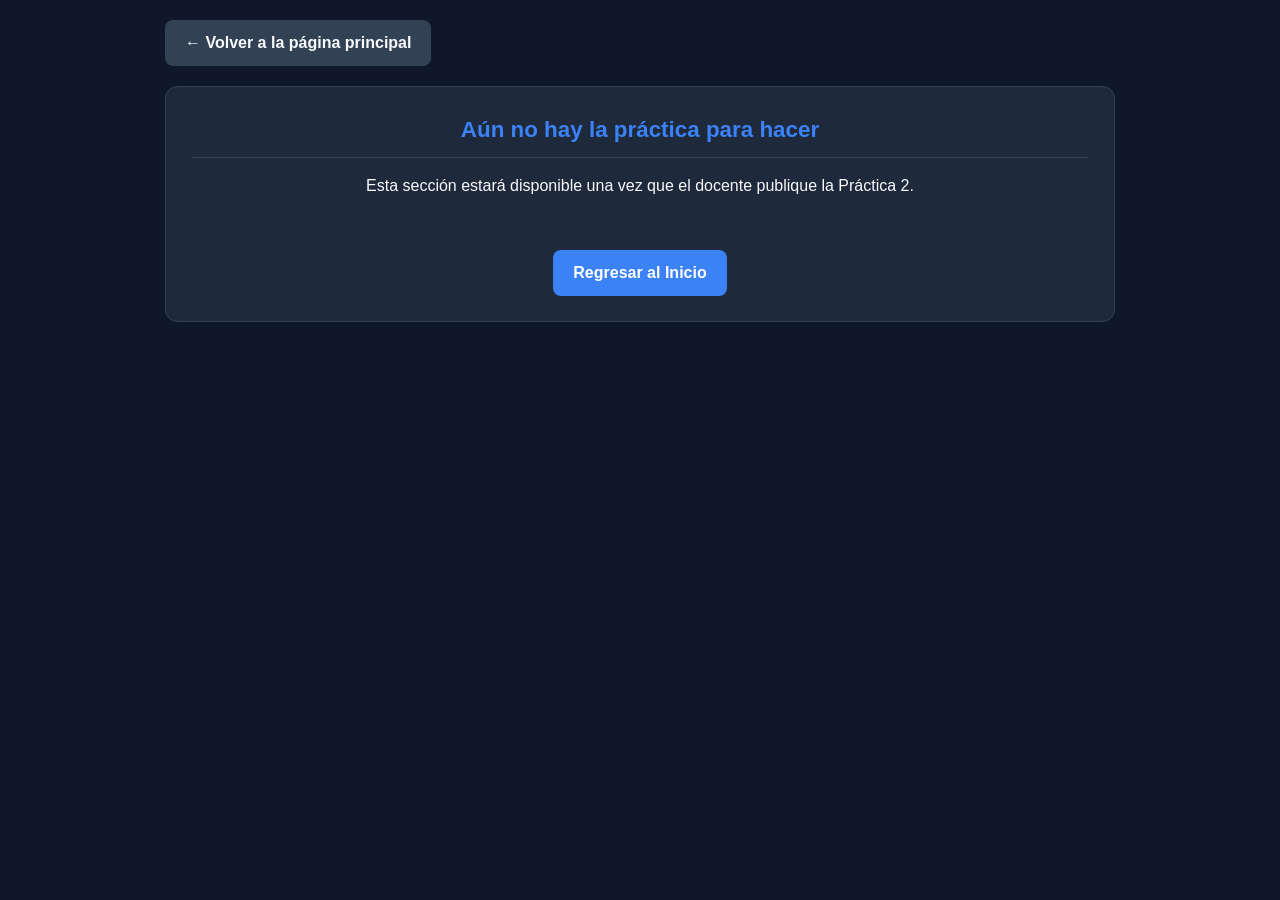
==== practica2.html @ 955d0612 "Add files via upload" ====
<!DOCTYPE html>
<html lang="es">
<head>
  <meta charset="UTF-8">
  <meta name="viewport" content="width=device-width, initial-scale=1.0">
  <title>Práctica 2 - Programación II</title>
  <link rel="stylesheet" href="estilos/style.css">
</head>
<body>
  <div class="container">
    <div style="margin-bottom: 20px;">
      <a href="index.html" class="btn btn-secondary">← Volver a la página principal</a>
    </div>

    <main class="problem-card empty-state">
      <h2>Aún no hay la práctica para hacer</h2>
      <p>Esta sección estará disponible una vez que el docente publique la Práctica 2.</p>
      <br>
      <img src="https://i.pinimg.com/originals/a9/fb/d4/a9fbd437bf2255bf60b6bff1fabf4bed.gif" alt="">
      <br>
      <a href="index.html" class="btn">Regresar al Inicio</a>
      
    </main>
  </div>
</body>
</html>
---- estilos/style.css ----
/* --- Variables de Colores --- */
:root {
  --bg-color: #0f172a;       /* Slate 900 */
  --card-bg: #1e293b;        /* Slate 800 */
  --border-color: #334155;   /* Slate 700 */
  --text-primary: #f8fafc;   /* Slate 50 */
  --text-secondary: #94a3b8; /* Slate 400 */
  --accent-blue: #3b82f6;    /* Blue 500 */
  --accent-hover: #2563eb;   /* Blue 600 */
  --accent-green: #10b981;   /* Emerald 500 */
  --code-bg: #090d16;        /* Slate 950 */
}

* {
  box-sizing: border-box;
  margin: 0;
  padding: 0;
  font-family: 'Segoe UI', Tahoma, Geneva, Verdana, sans-serif;
}

body {
  background-color: var(--bg-color);
  color: var(--text-primary);
  line-height: 1.6;
  padding: 20px;
}

.container {
  max-width: 950px;
  margin: 0 auto;
}

/* --- Encabezado Principal --- */
header {
  background-color: var(--card-bg);
  border: 1px solid var(--border-color);
  border-radius: 12px;
  padding: 25px;
  margin-bottom: 25px;
  box-shadow: 0 4px 6px -1px rgba(0, 0, 0, 0.3);
}

header h1 {
  color: var(--accent-blue);
  margin-bottom: 8px;
}

header p {
  color: var(--text-secondary);
}

.info-badge {
  display: inline-block;
  background-color: rgba(59, 130, 246, 0.15);
  color: var(--accent-blue);
  padding: 4px 12px;
  border-radius: 20px;
  font-size: 0.9em;
  font-weight: 600;
  margin-top: 10px;
}

/* --- Botones --- */
.btn {
  display: inline-block;
  background-color: var(--accent-blue);
  color: #ffffff;
  padding: 10px 20px;
  border-radius: 8px;
  text-decoration: none;
  font-weight: 600;
  transition: background-color 0.2s ease, transform 0.1s ease;
  border: none;
  cursor: pointer;
}

.btn:hover {
  background-color: var(--accent-hover);
  transform: translateY(-2px);
}

.btn-secondary {
  background-color: var(--border-color);
  color: var(--text-primary);
}

.btn-secondary:hover {
  background-color: #475569;
}

.btn-disabled {
  background-color: #334155;
  color: #64748b;
  cursor: not-allowed;
}

.btn-disabled:hover {
  transform: none;
  background-color: #334155;
}

/* --- Tarjetas (Cards) --- */
.card-grid {
  display: grid;
  grid-template-columns: repeat(auto-fit, minmax(280px, 1fr));
  gap: 20px;
}

.card {
  background-color: var(--card-bg);
  border: 1px solid var(--border-color);
  border-radius: 12px;
  padding: 20px;
  display: flex;
  flex-direction: column;
  justify-content: space-between;
}

.card h3 {
  margin-bottom: 10px;
  color: var(--text-primary);
}

.card p {
  color: var(--text-secondary);
  font-size: 0.95em;
  margin-bottom: 15px;
}

/* --- Secciones de Problemas/Código --- */
.problem-card {
  background-color: var(--card-bg);
  border: 1px solid var(--border-color);
  border-radius: 12px;
  padding: 25px;
  margin-bottom: 25px;
}

.problem-card h2 {
  color: var(--accent-blue);
  border-bottom: 1px solid var(--border-color);
  padding-bottom: 10px;
  margin-bottom: 15px;
}

pre {
  background-color: var(--code-bg);
  border: 1px solid var(--border-color);
  border-radius: 8px;
  padding: 15px;
  overflow-x: auto;
  font-family: 'Consolas', 'Courier New', monospace;
  font-size: 0.9em;
  color: #e2e8f0;
  margin-top: 10px;
}

.empty-state {
  text-align: center;
  padding: 50px 20px;
}

.empty-state h2 {
  color: var(--text-secondary);
  margin-bottom: 15px;
}

/* --- Variables de Colores --- */
:root {
  --bg-color: #0f172a;       /* Slate 900 */
  --card-bg: #1e293b;        /* Slate 800 */
  --border-color: #334155;   /* Slate 700 */
  --text-primary: #f8fafc;   /* Slate 50 */
  --text-secondary: #94a3b8; /* Slate 400 */
  --accent-blue: #3b82f6;    /* Blue 500 */
  --accent-hover: #2563eb;   /* Blue 600 */
  --accent-purple: #8b5cf6;  /* Purple 500 */
  --accent-green: #10b981;   /* Emerald 500 */
  --code-bg: #090d16;        /* Slate 950 */
}

* {
  box-sizing: border-box;
  margin: 0;
  padding: 0;
  font-family: 'Segoe UI', Tahoma, Geneva, Verdana, sans-serif;
}

body {
  background-color: var(--bg-color);
  color: var(--text-primary);
  line-height: 1.6;
  padding: 20px 15px;
}

.container {
  max-width: 950px;
  margin: 0 auto;
  width: 100%;
}

/* --- Encabezado Principal --- */
header {
  background-color: var(--card-bg);
  border: 1px solid var(--border-color);
  border-radius: 12px;
  padding: 25px;
  margin-bottom: 25px;
  box-shadow: 0 4px 6px -1px rgba(0, 0, 0, 0.3);
}

header h1 {
  color: var(--accent-blue);
  margin-bottom: 8px;
  font-size: 1.8rem;
}

header p {
  color: var(--text-secondary);
  word-break: break-word;
}

.info-badge {
  display: inline-block;
  background-color: rgba(59, 130, 246, 0.15);
  color: var(--accent-blue);
  padding: 4px 12px;
  border-radius: 20px;
  font-size: 0.85em;
  font-weight: 600;
  margin-top: 10px;
}

/* --- Badges para Paradigmas de Programación --- */
.badge-poo {
  display: inline-block;
  background-color: rgba(139, 92, 246, 0.2);
  color: var(--accent-purple);
  border: 1px solid var(--accent-purple);
  padding: 3px 10px;
  border-radius: 6px;
  font-size: 0.8em;
  font-weight: bold;
  margin-bottom: 10px;
}

.badge-modular {
  display: inline-block;
  background-color: rgba(16, 185, 129, 0.2);
  color: var(--accent-green);
  border: 1px solid var(--accent-green);
  padding: 3px 10px;
  border-radius: 6px;
  font-size: 0.8em;
  font-weight: bold;
  margin-bottom: 10px;
}

/* --- Botones --- */
.btn {
  display: inline-block;
  background-color: var(--accent-blue);
  color: #ffffff;
  padding: 10px 20px;
  border-radius: 8px;
  text-decoration: none;
  font-weight: 600;
  transition: background-color 0.2s ease, transform 0.1s ease;
  border: none;
  cursor: pointer;
  text-align: center;
}

.btn:hover {
  background-color: var(--accent-hover);
  transform: translateY(-2px);
}

.btn-secondary {
  background-color: var(--border-color);
  color: var(--text-primary);
}

.btn-secondary:hover {
  background-color: #475569;
}

/* --- Secciones de Problemas y Bloques de Código --- */
.problem-card {
  background-color: var(--card-bg);
  border: 1px solid var(--border-color);
  border-radius: 12px;
  padding: 25px;
  margin-bottom: 25px;
}

.problem-card h2 {
  color: var(--accent-blue);
  border-bottom: 1px solid var(--border-color);
  padding-bottom: 10px;
  margin-bottom: 15px;
  font-size: 1.4rem;
}

.sub-section {
  background-color: rgba(15, 23, 42, 0.5);
  border: 1px solid var(--border-color);
  border-radius: 8px;
  padding: 15px;
  margin-top: 15px;
  margin-bottom: 15px;
}

.sub-section h3 {
  margin-bottom: 8px;
  font-size: 1.1rem;
}

pre {
  background-color: var(--code-bg);
  border: 1px solid var(--border-color);
  border-radius: 8px;
  padding: 15px;
  overflow-x: auto;
  font-family: 'Consolas', 'Courier New', monospace;
  font-size: 0.85rem;
  color: #e2e8f0;
  margin-top: 10px;
  margin-bottom: 10px;
  white-space: pre;
}

ul {
  padding-left: 20px;
}

ul li {
  margin-bottom: 8px;
}

/* --- Adaptabilidad Responsiva (Móviles y Tablets) --- */
@media (max-width: 768px) {
  body {
    padding: 10px 8px;
  }

  header, .problem-card {
    padding: 15px;
    border-radius: 8px;
  }

  header h1 {
    font-size: 1.4rem;
  }

  .problem-card h2 {
    font-size: 1.2rem;
  }

  pre {
    padding: 10px;
    font-size: 0.78rem;
  }

  .btn {
    width: 100%;
    box-sizing: border-box;
  }
}
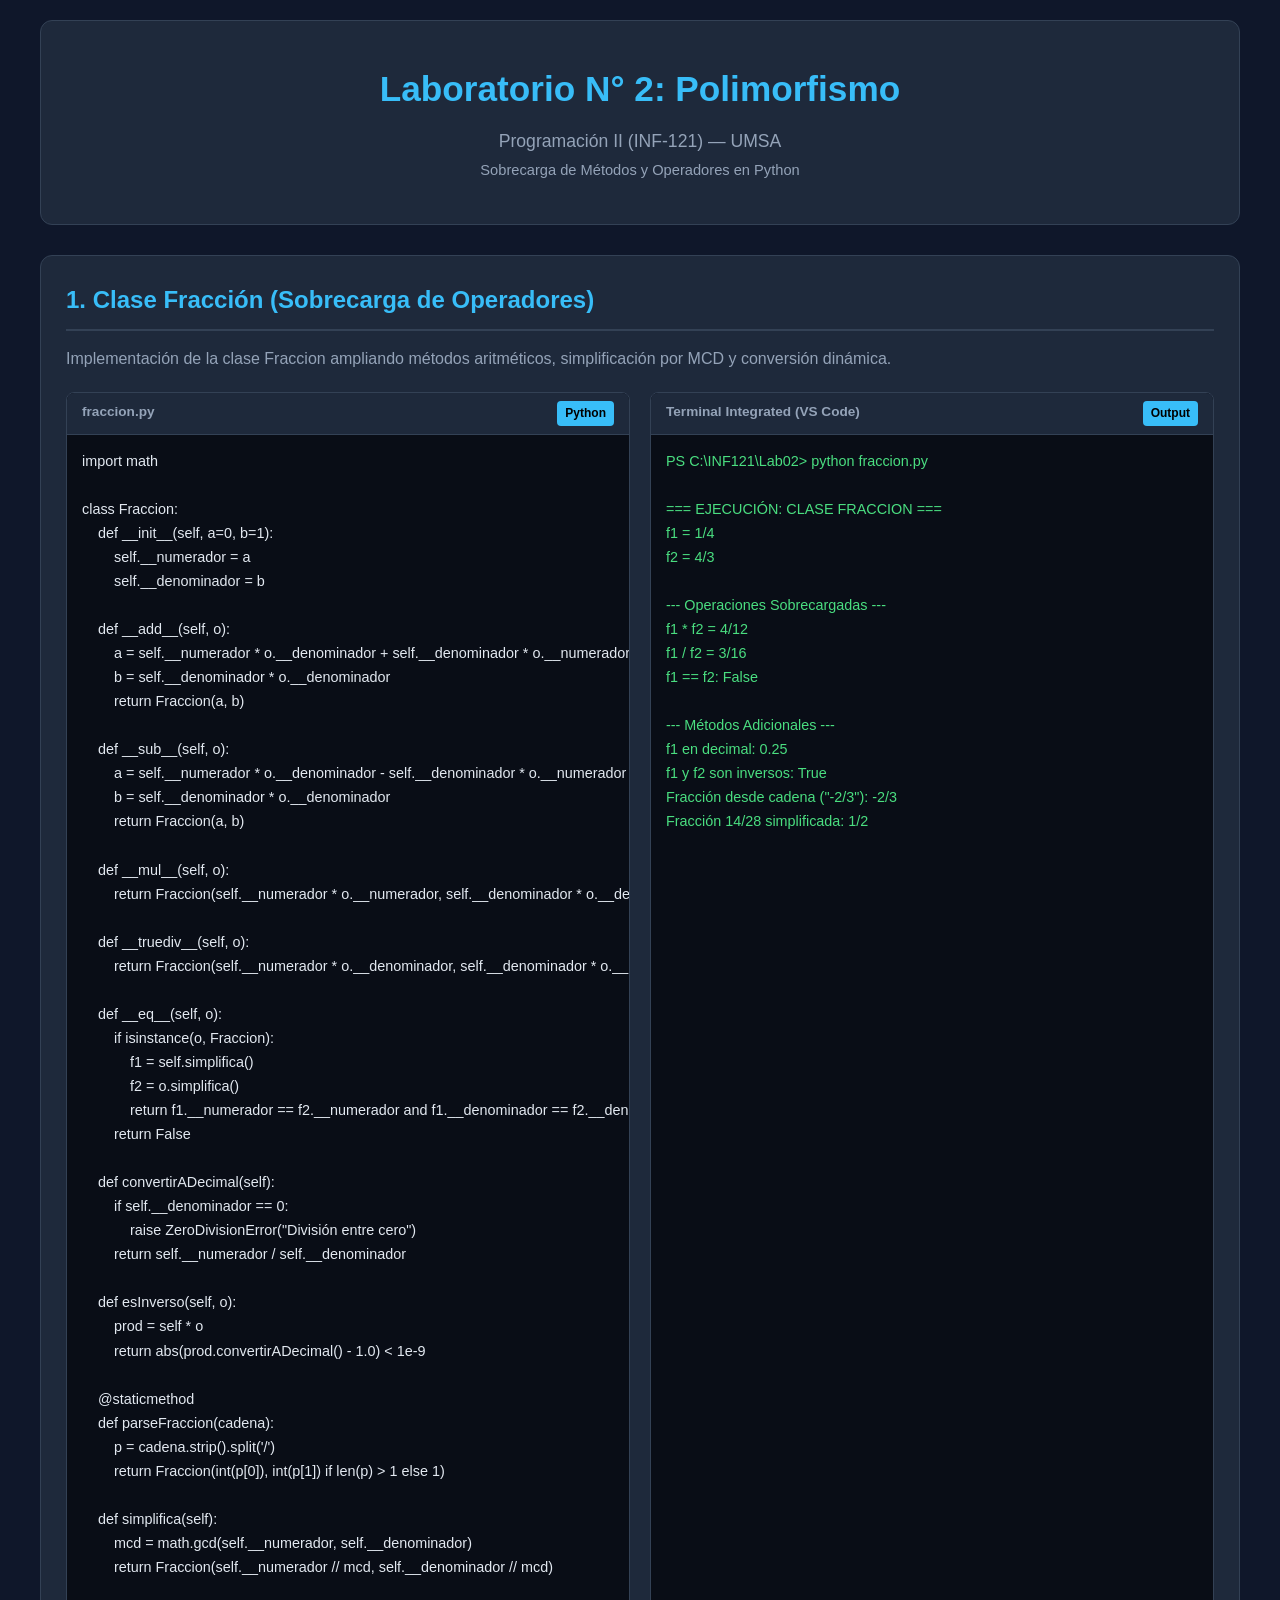
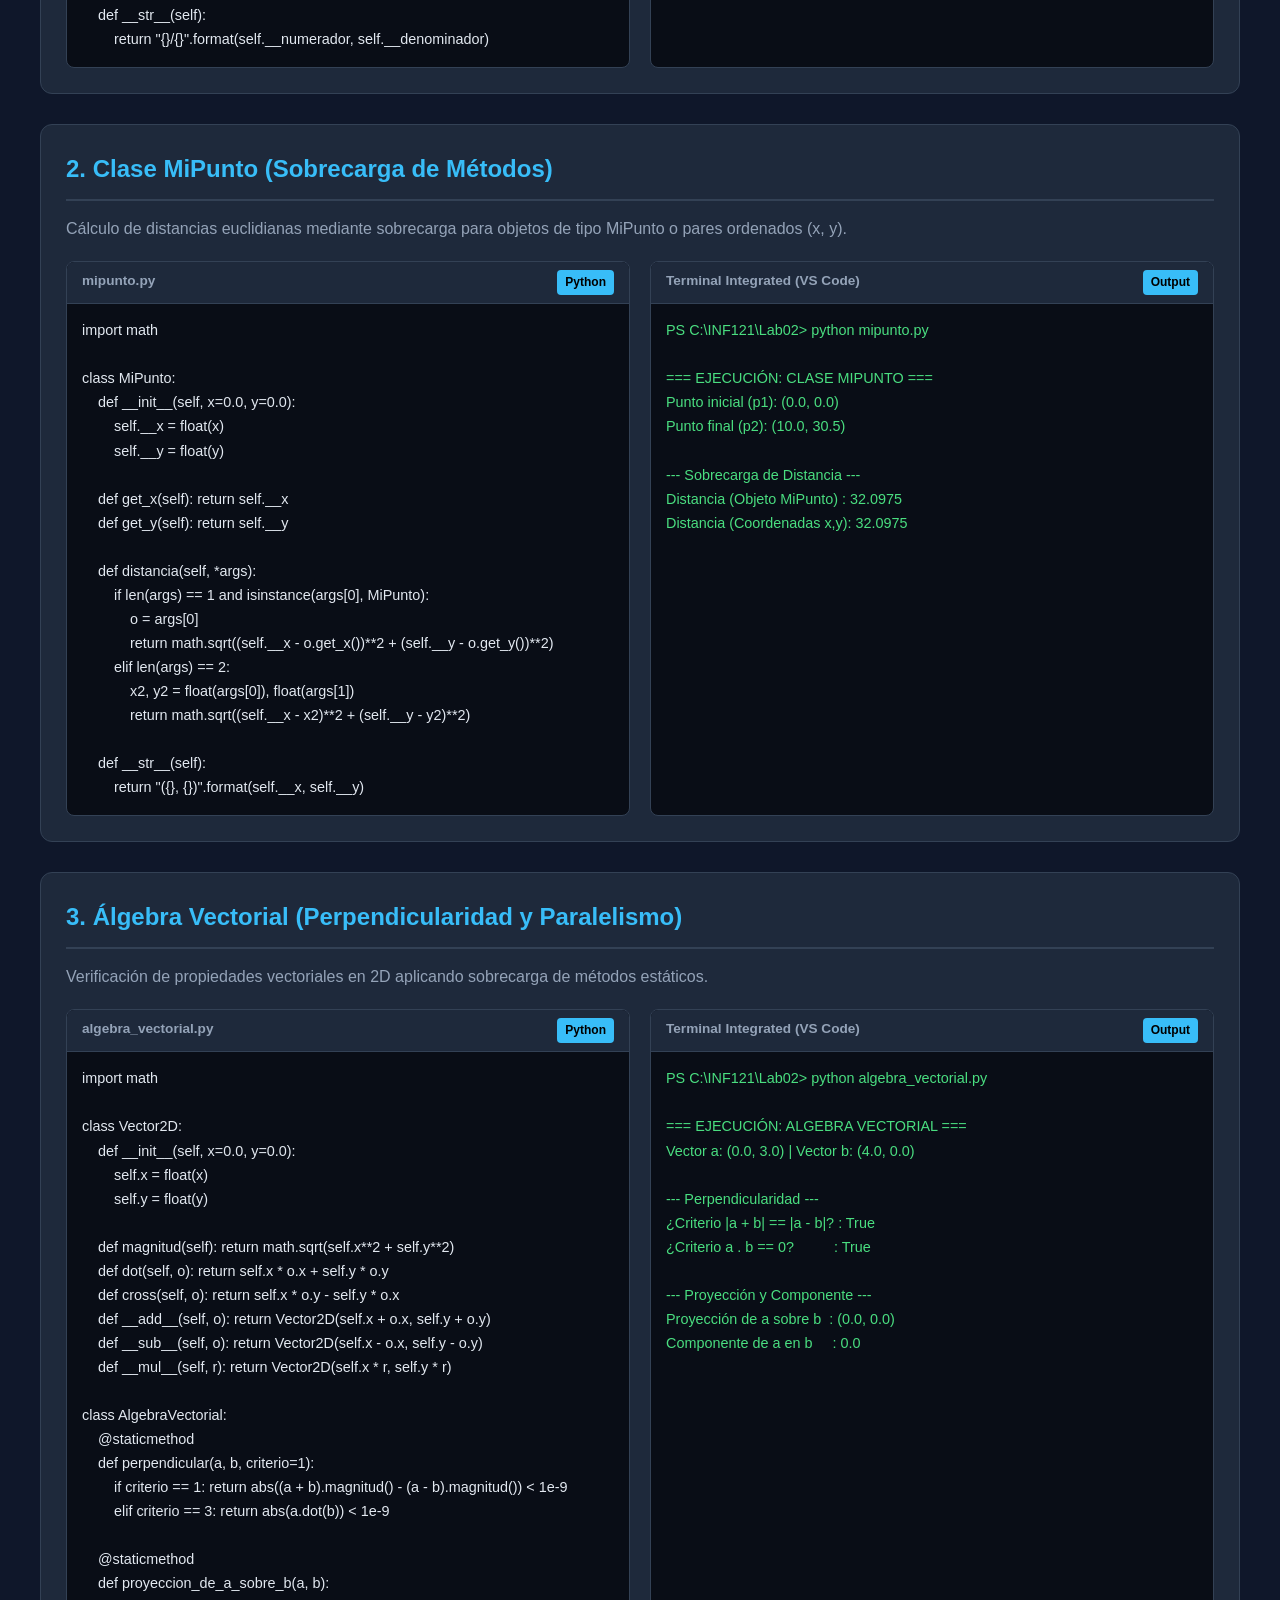
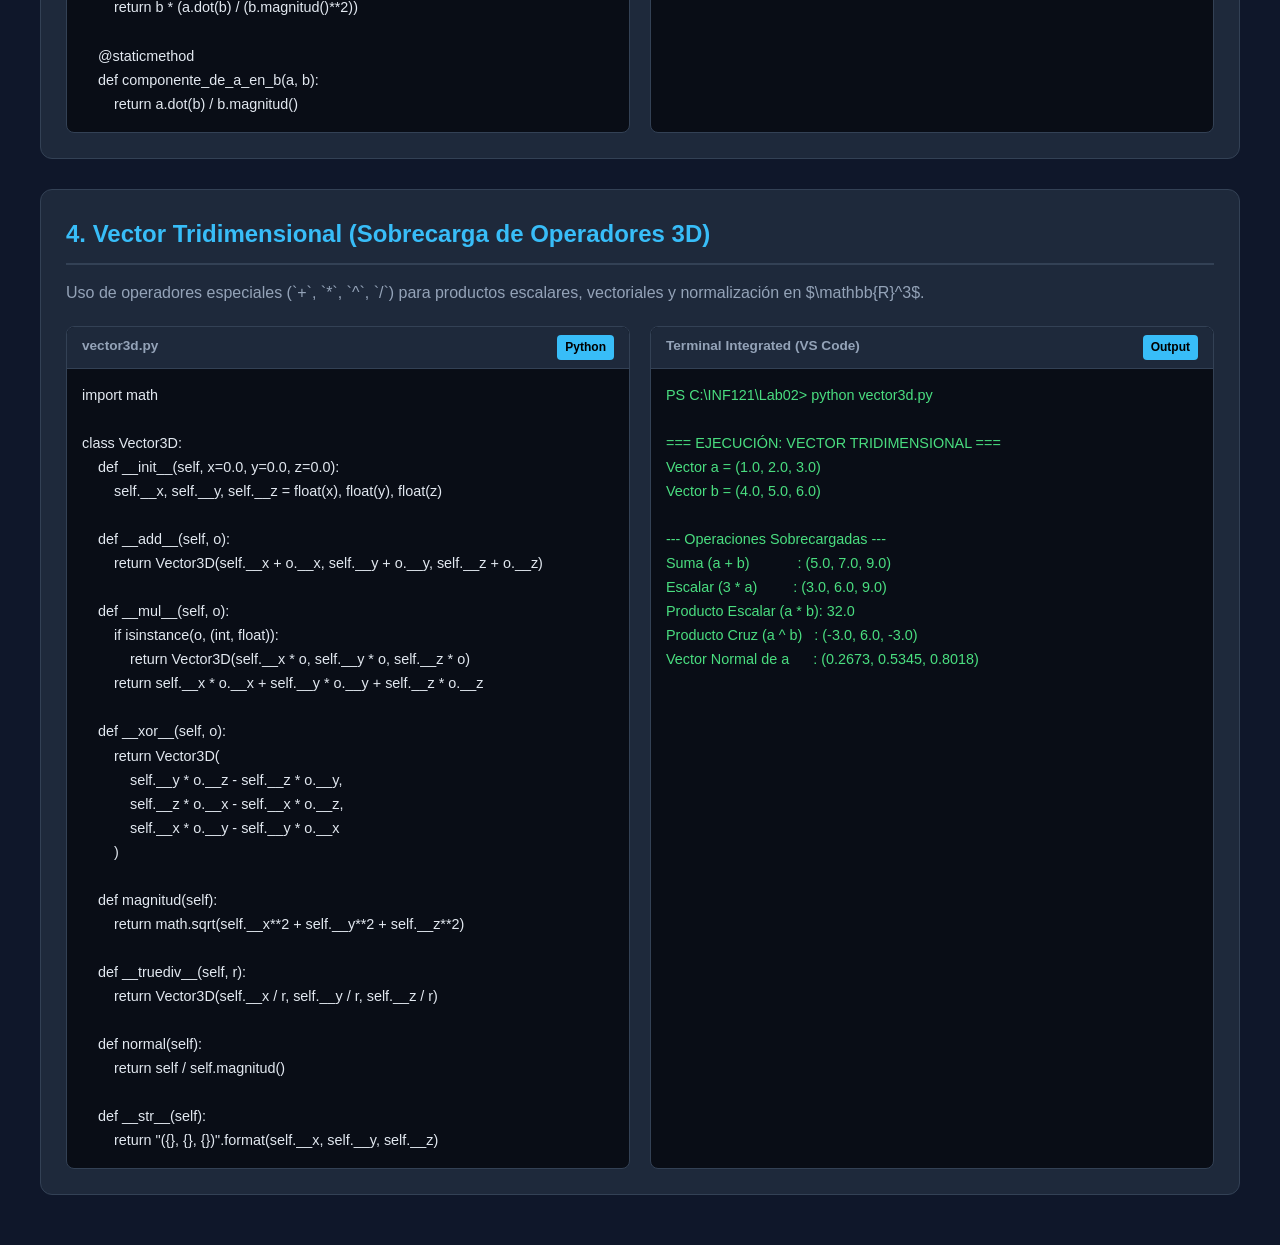
==== commit a14cacff: "Add files via upload" ====
--- a/practica2.html
+++ b/practica2.html
@@ -1,26 +1,392 @@
 <!DOCTYPE html>
 <html lang="es">
 <head>
-  <meta charset="UTF-8">
-  <meta name="viewport" content="width=device-width, initial-scale=1.0">
-  <title>Práctica 2 - Programación II</title>
-  <link rel="stylesheet" href="estilos/style.css">
+    <meta charset="UTF-8">
+    <meta name="viewport" content="width=device-width, initial-scale=1.0">
+    <title>INF-121 | Laboratorio 2 - Polimorfismo</title>
+    <style>
+        :root {
+            --bg-color: #0f172a;
+            --card-bg: #1e293b;
+            --accent: #38bdf8;
+            --accent-hover: #0284c7;
+            --text-main: #f8fafc;
+            --text-muted: #94a3b8;
+            --code-bg: #090d16;
+            --border: #334155;
+        }
+
+        * {
+            box-sizing: border-box;
+            margin: 0;
+            padding: 0;
+            font-family: 'Segoe UI', Tahoma, Geneva, Verdana, sans-serif;
+        }
+
+        body {
+            background-color: var(--bg-color);
+            color: var(--text-main);
+            line-height: 1.6;
+            padding: 20px;
+        }
+
+        header {
+            text-align: center;
+            padding: 40px 20px;
+            background: var(--card-bg);
+            border-radius: 12px;
+            margin-bottom: 30px;
+            border: 1px solid var(--border);
+        }
+
+        header h1 {
+            color: var(--accent);
+            font-size: 2.2rem;
+            margin-bottom: 10px;
+        }
+
+        header p {
+            color: var(--text-muted);
+            font-size: 1.1rem;
+        }
+
+        .container {
+            max-width: 1200px;
+            margin: 0 auto;
+        }
+
+        .exercise-card {
+            background: var(--card-bg);
+            border-radius: 12px;
+            padding: 25px;
+            margin-bottom: 30px;
+            border: 1px solid var(--border);
+        }
+
+        .exercise-card h2 {
+            color: var(--accent);
+            border-bottom: 2px solid var(--border);
+            padding-bottom: 10px;
+            margin-bottom: 15px;
+            font-size: 1.5rem;
+        }
+
+        .description {
+            color: var(--text-muted);
+            margin-bottom: 20px;
+        }
+
+        .grid-2 {
+            display: grid;
+            grid-template-columns: 1fr 1fr;
+            gap: 20px;
+        }
+
+        @media (max-width: 900px) {
+            .grid-2 {
+                grid-template-columns: 1fr;
+            }
+        }
+
+        .code-container, .terminal-container {
+            background: var(--code-bg);
+            border-radius: 8px;
+            border: 1px solid var(--border);
+            overflow: hidden;
+        }
+
+        .title-bar {
+            background: #1e293b;
+            padding: 8px 15px;
+            font-size: 0.85rem;
+            color: var(--text-muted);
+            font-weight: bold;
+            border-bottom: 1px solid var(--border);
+            display: flex;
+            justify-content: space-between;
+        }
+
+        pre {
+            padding: 15px;
+            overflow-x: auto;
+            font-family: 'Consolas', 'Courier New', Courier, monospace;
+            font-size: 0.9rem;
+            color: #e2e8f0;
+        }
+
+        .terminal pre {
+            color: #4ade80;
+        }
+
+        .badge {
+            background: var(--accent);
+            color: #000;
+            padding: 3px 8px;
+            border-radius: 4px;
+            font-size: 0.75rem;
+            font-weight: bold;
+        }
+    </style>
 </head>
 <body>
-  <div class="container">
-    <div style="margin-bottom: 20px;">
-      <a href="index.html" class="btn btn-secondary">← Volver a la página principal</a>
+
+<div class="container">
+    <header>
+        <h1>Laboratorio N° 2: Polimorfismo</h1>
+        <p>Programación II (INF-121) — UMSA</p>
+        <p><small>Sobrecarga de Métodos y Operadores en Python</small></p>
+    </header>
+
+    <!-- EJERCICIO 1 -->
+    <div class="exercise-card">
+        <h2>1. Clase Fracción (Sobrecarga de Operadores)</h2>
+        <p class="description">Implementación de la clase Fraccion ampliando métodos aritméticos, simplificación por MCD y conversión dinámica.</p>
+        
+        <div class="grid-2">
+            <div class="code-container">
+                <div class="title-bar"><span>fraccion.py</span><span class="badge">Python</span></div>
+<pre><code>import math
+
+class Fraccion:
+    def __init__(self, a=0, b=1):
+        self.__numerador = a
+        self.__denominador = b
+
+    def __add__(self, o):
+        a = self.__numerador * o.__denominador + self.__denominador * o.__numerador
+        b = self.__denominador * o.__denominador
+        return Fraccion(a, b)
+
+    def __sub__(self, o):
+        a = self.__numerador * o.__denominador - self.__denominador * o.__numerador
+        b = self.__denominador * o.__denominador
+        return Fraccion(a, b)
+
+    def __mul__(self, o):
+        return Fraccion(self.__numerador * o.__numerador, self.__denominador * o.__denominador)
+
+    def __truediv__(self, o):
+        return Fraccion(self.__numerador * o.__denominador, self.__denominador * o.__numerador)
+
+    def __eq__(self, o):
+        if isinstance(o, Fraccion):
+            f1 = self.simplifica()
+            f2 = o.simplifica()
+            return f1.__numerador == f2.__numerador and f1.__denominador == f2.__denominador
+        return False
+
+    def convertirADecimal(self):
+        if self.__denominador == 0:
+            raise ZeroDivisionError("División entre cero")
+        return self.__numerador / self.__denominador
+
+    def esInverso(self, o):
+        prod = self * o
+        return abs(prod.convertirADecimal() - 1.0) < 1e-9
+
+    @staticmethod
+    def parseFraccion(cadena):
+        p = cadena.strip().split('/')
+        return Fraccion(int(p[0]), int(p[1]) if len(p) > 1 else 1)
+
+    def simplifica(self):
+        mcd = math.gcd(self.__numerador, self.__denominador)
+        return Fraccion(self.__numerador // mcd, self.__denominador // mcd)
+
+    def __str__(self):
+        return "{}/{}".format(self.__numerador, self.__denominador)
+</code></pre>
+            </div>
+
+            <div class="terminal-container terminal">
+                <div class="title-bar"><span>Terminal Integrated (VS Code)</span><span class="badge">Output</span></div>
+<pre><code>PS C:\INF121\Lab02> python fraccion.py
+
+=== EJECUCIÓN: CLASE FRACCION ===
+f1 = 1/4
+f2 = 4/3
+
+--- Operaciones Sobrecargadas ---
+f1 * f2 = 4/12
+f1 / f2 = 3/16
+f1 == f2: False
+
+--- Métodos Adicionales ---
+f1 en decimal: 0.25
+f1 y f2 son inversos: True
+Fracción desde cadena ("-2/3"): -2/3
+Fracción 14/28 simplificada: 1/2
+</code></pre>
+            </div>
+        </div>
     </div>
 
-    <main class="problem-card empty-state">
-      <h2>Aún no hay la práctica para hacer</h2>
-      <p>Esta sección estará disponible una vez que el docente publique la Práctica 2.</p>
-      <br>
-      <img src="https://i.pinimg.com/originals/a9/fb/d4/a9fbd437bf2255bf60b6bff1fabf4bed.gif" alt="">
-      <br>
-      <a href="index.html" class="btn">Regresar al Inicio</a>
-      
-    </main>
-  </div>
+    <!-- EJERCICIO 2 -->
+    <div class="exercise-card">
+        <h2>2. Clase MiPunto (Sobrecarga de Métodos)</h2>
+        <p class="description">Cálculo de distancias euclidianas mediante sobrecarga para objetos de tipo MiPunto o pares ordenados (x, y).</p>
+        
+        <div class="grid-2">
+            <div class="code-container">
+                <div class="title-bar"><span>mipunto.py</span><span class="badge">Python</span></div>
+<pre><code>import math
+
+class MiPunto:
+    def __init__(self, x=0.0, y=0.0):
+        self.__x = float(x)
+        self.__y = float(y)
+
+    def get_x(self): return self.__x
+    def get_y(self): return self.__y
+
+    def distancia(self, *args):
+        if len(args) == 1 and isinstance(args[0], MiPunto):
+            o = args[0]
+            return math.sqrt((self.__x - o.get_x())**2 + (self.__y - o.get_y())**2)
+        elif len(args) == 2:
+            x2, y2 = float(args[0]), float(args[1])
+            return math.sqrt((self.__x - x2)**2 + (self.__y - y2)**2)
+
+    def __str__(self):
+        return "({}, {})".format(self.__x, self.__y)
+</code></pre>
+            </div>
+
+            <div class="terminal-container terminal">
+                <div class="title-bar"><span>Terminal Integrated (VS Code)</span><span class="badge">Output</span></div>
+<pre><code>PS C:\INF121\Lab02> python mipunto.py
+
+=== EJECUCIÓN: CLASE MIPUNTO ===
+Punto inicial (p1): (0.0, 0.0)
+Punto final (p2): (10.0, 30.5)
+
+--- Sobrecarga de Distancia ---
+Distancia (Objeto MiPunto) : 32.0975
+Distancia (Coordenadas x,y): 32.0975
+</code></pre>
+            </div>
+        </div>
+    </div>
+
+    <!-- EJERCICIO 3 -->
+    <div class="exercise-card">
+        <h2>3. Álgebra Vectorial (Perpendicularidad y Paralelismo)</h2>
+        <p class="description">Verificación de propiedades vectoriales en 2D aplicando sobrecarga de métodos estáticos.</p>
+        
+        <div class="grid-2">
+            <div class="code-container">
+                <div class="title-bar"><span>algebra_vectorial.py</span><span class="badge">Python</span></div>
+<pre><code>import math
+
+class Vector2D:
+    def __init__(self, x=0.0, y=0.0):
+        self.x = float(x)
+        self.y = float(y)
+
+    def magnitud(self): return math.sqrt(self.x**2 + self.y**2)
+    def dot(self, o): return self.x * o.x + self.y * o.y
+    def cross(self, o): return self.x * o.y - self.y * o.x
+    def __add__(self, o): return Vector2D(self.x + o.x, self.y + o.y)
+    def __sub__(self, o): return Vector2D(self.x - o.x, self.y - o.y)
+    def __mul__(self, r): return Vector2D(self.x * r, self.y * r)
+
+class AlgebraVectorial:
+    @staticmethod
+    def perpendicular(a, b, criterio=1):
+        if criterio == 1: return abs((a + b).magnitud() - (a - b).magnitud()) < 1e-9
+        elif criterio == 3: return abs(a.dot(b)) < 1e-9
+
+    @staticmethod
+    def proyeccion_de_a_sobre_b(a, b):
+        return b * (a.dot(b) / (b.magnitud()**2))
+
+    @staticmethod
+    def componente_de_a_en_b(a, b):
+        return a.dot(b) / b.magnitud()
+</code></pre>
+            </div>
+
+            <div class="terminal-container terminal">
+                <div class="title-bar"><span>Terminal Integrated (VS Code)</span><span class="badge">Output</span></div>
+<pre><code>PS C:\INF121\Lab02> python algebra_vectorial.py
+
+=== EJECUCIÓN: ALGEBRA VECTORIAL ===
+Vector a: (0.0, 3.0) | Vector b: (4.0, 0.0)
+
+--- Perpendicularidad ---
+¿Criterio |a + b| == |a - b|? : True
+¿Criterio a . b == 0?          : True
+
+--- Proyección y Componente ---
+Proyección de a sobre b  : (0.0, 0.0)
+Componente de a en b     : 0.0
+</code></pre>
+            </div>
+        </div>
+    </div>
+
+    <!-- EJERCICIO 4 -->
+    <div class="exercise-card">
+        <h2>4. Vector Tridimensional (Sobrecarga de Operadores 3D)</h2>
+        <p class="description">Uso de operadores especiales (`+`, `*`, `^`, `/`) para productos escalares, vectoriales y normalización en $\mathbb{R}^3$.</p>
+        
+        <div class="grid-2">
+            <div class="code-container">
+                <div class="title-bar"><span>vector3d.py</span><span class="badge">Python</span></div>
+<pre><code>import math
+
+class Vector3D:
+    def __init__(self, x=0.0, y=0.0, z=0.0):
+        self.__x, self.__y, self.__z = float(x), float(y), float(z)
+
+    def __add__(self, o):
+        return Vector3D(self.__x + o.__x, self.__y + o.__y, self.__z + o.__z)
+
+    def __mul__(self, o):
+        if isinstance(o, (int, float)):
+            return Vector3D(self.__x * o, self.__y * o, self.__z * o)
+        return self.__x * o.__x + self.__y * o.__y + self.__z * o.__z
+
+    def __xor__(self, o):
+        return Vector3D(
+            self.__y * o.__z - self.__z * o.__y,
+            self.__z * o.__x - self.__x * o.__z,
+            self.__x * o.__y - self.__y * o.__x
+        )
+
+    def magnitud(self):
+        return math.sqrt(self.__x**2 + self.__y**2 + self.__z**2)
+
+    def __truediv__(self, r):
+        return Vector3D(self.__x / r, self.__y / r, self.__z / r)
+
+    def normal(self):
+        return self / self.magnitud()
+
+    def __str__(self):
+        return "({}, {}, {})".format(self.__x, self.__y, self.__z)
+</code></pre>
+            </div>
+
+            <div class="terminal-container terminal">
+                <div class="title-bar"><span>Terminal Integrated (VS Code)</span><span class="badge">Output</span></div>
+<pre><code>PS C:\INF121\Lab02> python vector3d.py
+
+=== EJECUCIÓN: VECTOR TRIDIMENSIONAL ===
+Vector a = (1.0, 2.0, 3.0)
+Vector b = (4.0, 5.0, 6.0)
+
+--- Operaciones Sobrecargadas ---
+Suma (a + b)            : (5.0, 7.0, 9.0)
+Escalar (3 * a)         : (3.0, 6.0, 9.0)
+Producto Escalar (a * b): 32.0
+Producto Cruz (a ^ b)   : (-3.0, 6.0, -3.0)
+Vector Normal de a      : (0.2673, 0.5345, 0.8018)
+</code></pre>
+            </div>
+        </div>
+    </div>
+</div>
+
 </body>
 </html>
